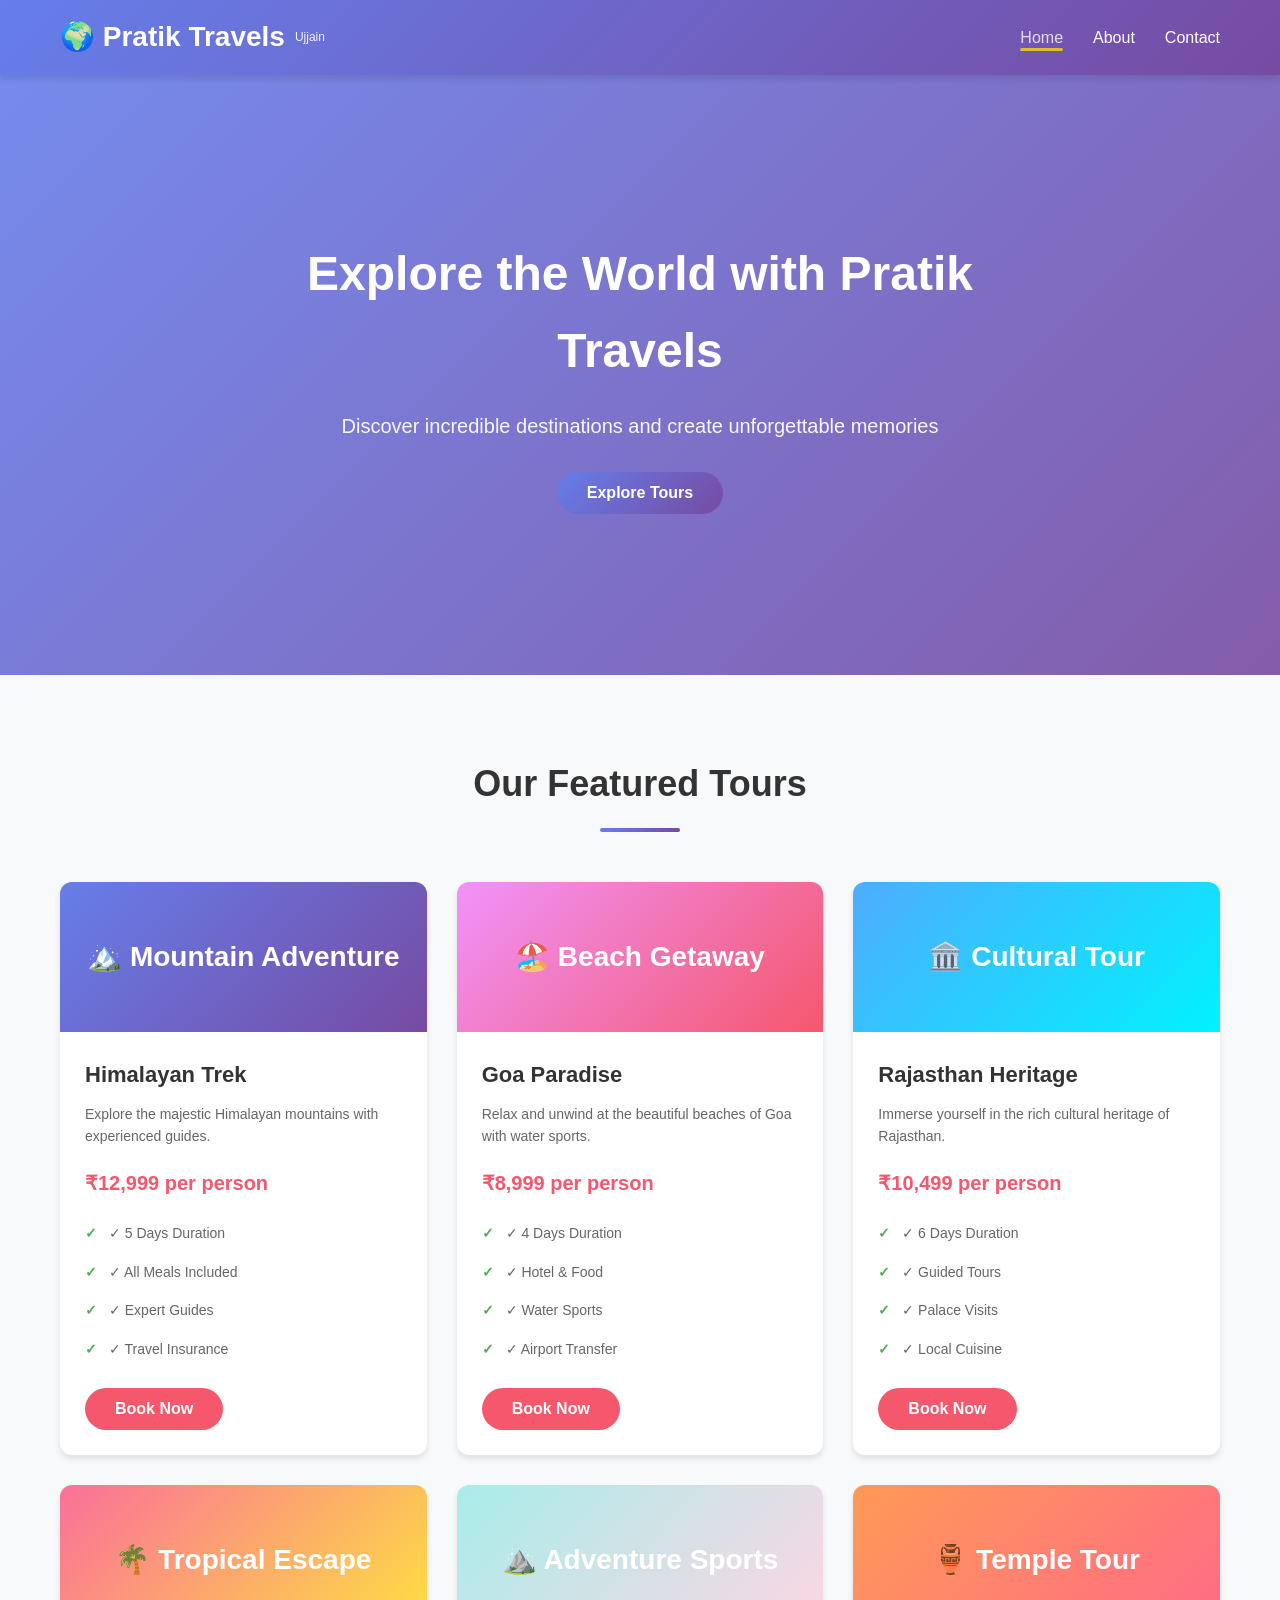
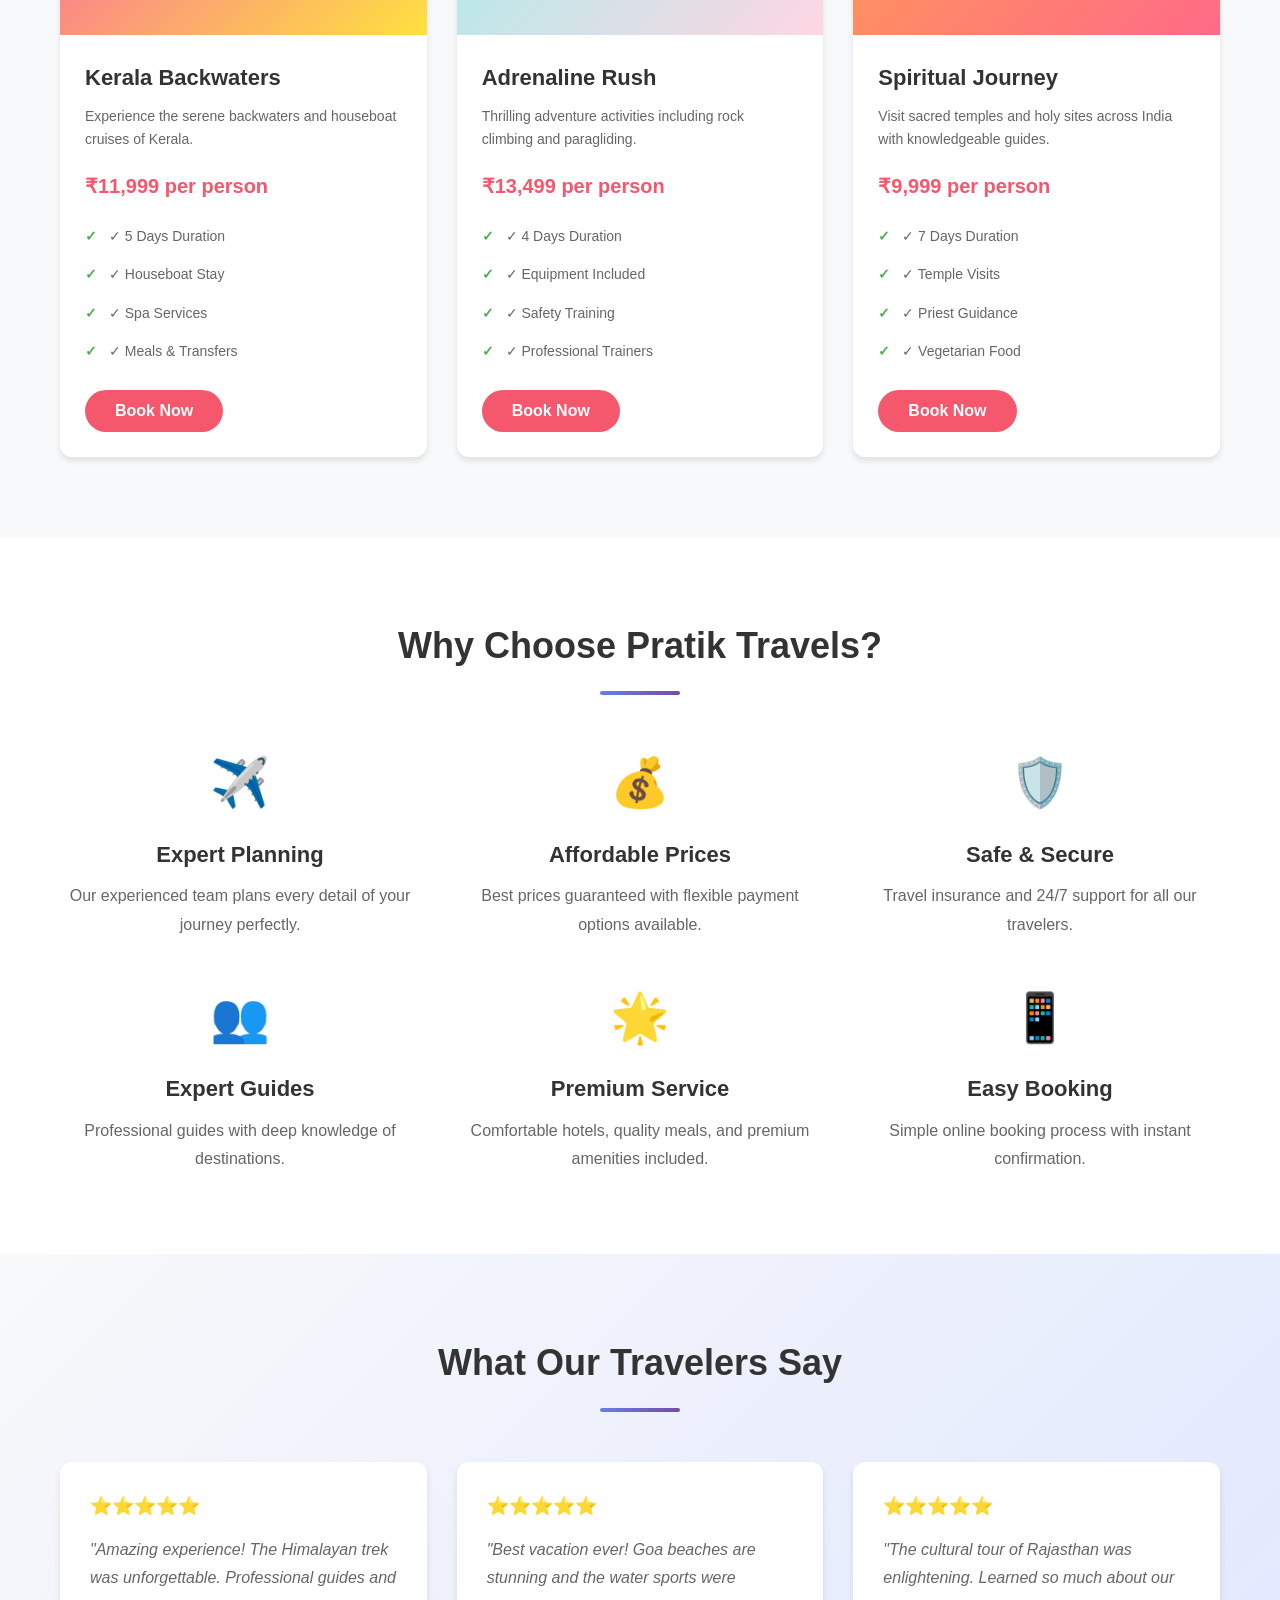
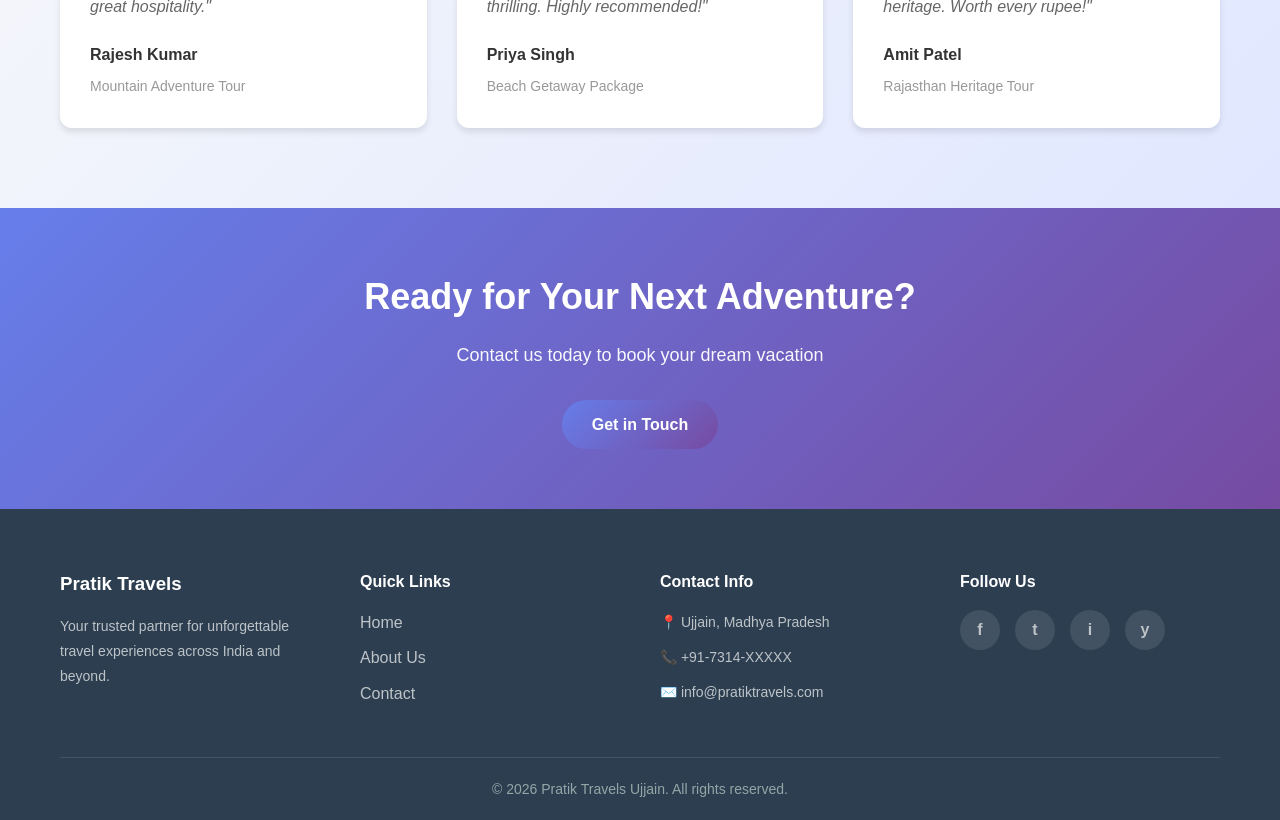
==== index.html @ 0942e8b0 "initial-code-added" ====
<!DOCTYPE html>
<html lang="en">
<head>
    <meta charset="UTF-8">
    <meta name="viewport" content="width=device-width, initial-scale=1.0">
    <title>Pratik Travels Ujjain - Tours & Travels</title>
    <link rel="stylesheet" href="styles.css">
</head>
<body>
    <!-- Navigation Bar -->
    <nav class="navbar">
        <div class="container">
            <div class="nav-wrapper">
                <div class="logo">
                    <h1>🌍 Pratik Travels</h1>
                    <p>Ujjain</p>
                </div>
                <ul class="nav-menu">
                    <li><a href="index.html" class="active">Home</a></li>
                    <li><a href="about.html">About</a></li>
                    <li><a href="contact.html">Contact</a></li>
                </ul>
            </div>
        </div>
    </nav>

    <!-- Hero Section -->
    <section class="hero">
        <div class="hero-content">
            <h2>Explore the World with Pratik Travels</h2>
            <p>Discover incredible destinations and create unforgettable memories</p>
            <button class="btn btn-primary" onclick="document.getElementById('packages').scrollIntoView({behavior: 'smooth'})">
                Explore Tours
            </button>
        </div>
    </section>

    <!-- Featured Packages Section -->
    <section id="packages" class="packages">
        <div class="container">
            <h2 class="section-title">Our Featured Tours</h2>
            <div class="packages-grid">
                <!-- Package 1 -->
                <div class="package-card">
                    <div class="package-image" style="background: linear-gradient(135deg, #667eea 0%, #764ba2 100%);">
                        <h3>🏔️ Mountain Adventure</h3>
                    </div>
                    <div class="package-details">
                        <h4>Himalayan Trek</h4>
                        <p>Explore the majestic Himalayan mountains with experienced guides.</p>
                        <div class="price">₹12,999 per person</div>
                        <ul class="features">
                            <li>✓ 5 Days Duration</li>
                            <li>✓ All Meals Included</li>
                            <li>✓ Expert Guides</li>
                            <li>✓ Travel Insurance</li>
                        </ul>
                        <button class="btn btn-secondary">Book Now</button>
                    </div>
                </div>

                <!-- Package 2 -->
                <div class="package-card">
                    <div class="package-image" style="background: linear-gradient(135deg, #f093fb 0%, #f5576c 100%);">
                        <h3>🏖️ Beach Getaway</h3>
                    </div>
                    <div class="package-details">
                        <h4>Goa Paradise</h4>
                        <p>Relax and unwind at the beautiful beaches of Goa with water sports.</p>
                        <div class="price">₹8,999 per person</div>
                        <ul class="features">
                            <li>✓ 4 Days Duration</li>
                            <li>✓ Hotel & Food</li>
                            <li>✓ Water Sports</li>
                            <li>✓ Airport Transfer</li>
                        </ul>
                        <button class="btn btn-secondary">Book Now</button>
                    </div>
                </div>

                <!-- Package 3 -->
                <div class="package-card">
                    <div class="package-image" style="background: linear-gradient(135deg, #4facfe 0%, #00f2fe 100%);">
                        <h3>🏛️ Cultural Tour</h3>
                    </div>
                    <div class="package-details">
                        <h4>Rajasthan Heritage</h4>
                        <p>Immerse yourself in the rich cultural heritage of Rajasthan.</p>
                        <div class="price">₹10,499 per person</div>
                        <ul class="features">
                            <li>✓ 6 Days Duration</li>
                            <li>✓ Guided Tours</li>
                            <li>✓ Palace Visits</li>
                            <li>✓ Local Cuisine</li>
                        </ul>
                        <button class="btn btn-secondary">Book Now</button>
                    </div>
                </div>

                <!-- Package 4 -->
                <div class="package-card">
                    <div class="package-image" style="background: linear-gradient(135deg, #fa709a 0%, #fee140 100%);">
                        <h3>🌴 Tropical Escape</h3>
                    </div>
                    <div class="package-details">
                        <h4>Kerala Backwaters</h4>
                        <p>Experience the serene backwaters and houseboat cruises of Kerala.</p>
                        <div class="price">₹11,999 per person</div>
                        <ul class="features">
                            <li>✓ 5 Days Duration</li>
                            <li>✓ Houseboat Stay</li>
                            <li>✓ Spa Services</li>
                            <li>✓ Meals & Transfers</li>
                        </ul>
                        <button class="btn btn-secondary">Book Now</button>
                    </div>
                </div>

                <!-- Package 5 -->
                <div class="package-card">
                    <div class="package-image" style="background: linear-gradient(135deg, #a8edea 0%, #fed6e3 100%);">
                        <h3>⛰️ Adventure Sports</h3>
                    </div>
                    <div class="package-details">
                        <h4>Adrenaline Rush</h4>
                        <p>Thrilling adventure activities including rock climbing and paragliding.</p>
                        <div class="price">₹13,499 per person</div>
                        <ul class="features">
                            <li>✓ 4 Days Duration</li>
                            <li>✓ Equipment Included</li>
                            <li>✓ Safety Training</li>
                            <li>✓ Professional Trainers</li>
                        </ul>
                        <button class="btn btn-secondary">Book Now</button>
                    </div>
                </div>

                <!-- Package 6 -->
                <div class="package-card">
                    <div class="package-image" style="background: linear-gradient(135deg, #ff9a56 0%, #ff6a88 100%);">
                        <h3>🏺 Temple Tour</h3>
                    </div>
                    <div class="package-details">
                        <h4>Spiritual Journey</h4>
                        <p>Visit sacred temples and holy sites across India with knowledgeable guides.</p>
                        <div class="price">₹9,999 per person</div>
                        <ul class="features">
                            <li>✓ 7 Days Duration</li>
                            <li>✓ Temple Visits</li>
                            <li>✓ Priest Guidance</li>
                            <li>✓ Vegetarian Food</li>
                        </ul>
                        <button class="btn btn-secondary">Book Now</button>
                    </div>
                </div>
            </div>
        </div>
    </section>

    <!-- Why Choose Us Section -->
    <section class="why-choose-us">
        <div class="container">
            <h2 class="section-title">Why Choose Pratik Travels?</h2>
            <div class="features-grid">
                <div class="feature-item">
                    <div class="feature-icon">✈️</div>
                    <h3>Expert Planning</h3>
                    <p>Our experienced team plans every detail of your journey perfectly.</p>
                </div>
                <div class="feature-item">
                    <div class="feature-icon">💰</div>
                    <h3>Affordable Prices</h3>
                    <p>Best prices guaranteed with flexible payment options available.</p>
                </div>
                <div class="feature-item">
                    <div class="feature-icon">🛡️</div>
                    <h3>Safe & Secure</h3>
                    <p>Travel insurance and 24/7 support for all our travelers.</p>
                </div>
                <div class="feature-item">
                    <div class="feature-icon">👥</div>
                    <h3>Expert Guides</h3>
                    <p>Professional guides with deep knowledge of destinations.</p>
                </div>
                <div class="feature-item">
                    <div class="feature-icon">🌟</div>
                    <h3>Premium Service</h3>
                    <p>Comfortable hotels, quality meals, and premium amenities included.</p>
                </div>
                <div class="feature-item">
                    <div class="feature-icon">📱</div>
                    <h3>Easy Booking</h3>
                    <p>Simple online booking process with instant confirmation.</p>
                </div>
            </div>
        </div>
    </section>

    <!-- Testimonials Section -->
    <section class="testimonials">
        <div class="container">
            <h2 class="section-title">What Our Travelers Say</h2>
            <div class="testimonials-grid">
                <div class="testimonial-card">
                    <div class="stars">⭐⭐⭐⭐⭐</div>
                    <p>"Amazing experience! The Himalayan trek was unforgettable. Professional guides and great hospitality."</p>
                    <h4>Rajesh Kumar</h4>
                    <span>Mountain Adventure Tour</span>
                </div>
                <div class="testimonial-card">
                    <div class="stars">⭐⭐⭐⭐⭐</div>
                    <p>"Best vacation ever! Goa beaches are stunning and the water sports were thrilling. Highly recommended!"</p>
                    <h4>Priya Singh</h4>
                    <span>Beach Getaway Package</span>
                </div>
                <div class="testimonial-card">
                    <div class="stars">⭐⭐⭐⭐⭐</div>
                    <p>"The cultural tour of Rajasthan was enlightening. Learned so much about our heritage. Worth every rupee!"</p>
                    <h4>Amit Patel</h4>
                    <span>Rajasthan Heritage Tour</span>
                </div>
            </div>
        </div>
    </section>

    <!-- Call to Action Section -->
    <section class="cta">
        <div class="container">
            <h2>Ready for Your Next Adventure?</h2>
            <p>Contact us today to book your dream vacation</p>
            <a href="contact.html" class="btn btn-primary">Get in Touch</a>
        </div>
    </section>

    <!-- Footer -->
    <footer class="footer">
        <div class="container">
            <div class="footer-content">
                <div class="footer-section">
                    <h3>Pratik Travels</h3>
                    <p>Your trusted partner for unforgettable travel experiences across India and beyond.</p>
                </div>
                <div class="footer-section">
                    <h4>Quick Links</h4>
                    <ul>
                        <li><a href="index.html">Home</a></li>
                        <li><a href="about.html">About Us</a></li>
                        <li><a href="contact.html">Contact</a></li>
                    </ul>
                </div>
                <div class="footer-section">
                    <h4>Contact Info</h4>
                    <p>📍 Ujjain, Madhya Pradesh</p>
                    <p>📞 +91-7314-XXXXX</p>
                    <p>✉️ info@pratiktravels.com</p>
                </div>
                <div class="footer-section">
                    <h4>Follow Us</h4>
                    <div class="social-links">
                        <a href="#" class="social-icon">f</a>
                        <a href="#" class="social-icon">t</a>
                        <a href="#" class="social-icon">i</a>
                        <a href="#" class="social-icon">y</a>
                    </div>
                </div>
            </div>
            <div class="footer-bottom">
                <p>&copy; 2026 Pratik Travels Ujjain. All rights reserved.</p>
            </div>
        </div>
    </footer>

    <script src="script.js"></script>
</body>
</html>
---- styles.css ----
/* ============================================
   PRATIK TRAVELS - CSS STYLING
   ============================================ */

* {
    margin: 0;
    padding: 0;
    box-sizing: border-box;
}

:root {
    --primary-color: #667eea;
    --secondary-color: #764ba2;
    --accent-color: #f5576c;
    --text-dark: #333;
    --text-light: #666;
    --bg-light: #f8f9fa;
    --bg-white: #ffffff;
    --border-color: #e0e0e0;
    --shadow: 0 4px 6px rgba(0, 0, 0, 0.1);
    --shadow-hover: 0 8px 12px rgba(0, 0, 0, 0.15);
}

body {
    font-family: 'Segoe UI', Tahoma, Geneva, Verdana, sans-serif;
    color: var(--text-dark);
    line-height: 1.6;
    overflow-x: hidden;
}

/* ============================================
   CONTAINER
   ============================================ */

.container {
    max-width: 1200px;
    margin: 0 auto;
    padding: 0 20px;
}

/* ============================================
   NAVIGATION BAR
   ============================================ */

.navbar {
    background: linear-gradient(135deg, var(--primary-color) 0%, var(--secondary-color) 100%);
    color: white;
    padding: 15px 0;
    position: sticky;
    top: 0;
    z-index: 1000;
    box-shadow: var(--shadow);
}

.nav-wrapper {
    display: flex;
    justify-content: space-between;
    align-items: center;
    flex-wrap: wrap;
}

.logo {
    display: flex;
    align-items: center;
    gap: 10px;
}

.logo h1 {
    font-size: 28px;
    margin: 0;
}

.logo p {
    font-size: 12px;
    margin: 0;
    opacity: 0.9;
}

.nav-menu {
    display: flex;
    list-style: none;
    gap: 30px;
}

.nav-menu a {
    color: white;
    text-decoration: none;
    font-weight: 500;
    transition: opacity 0.3s ease;
    position: relative;
}

.nav-menu a:hover,
.nav-menu a.active {
    opacity: 0.8;
}

.nav-menu a.active::after {
    content: '';
    position: absolute;
    bottom: -5px;
    left: 0;
    right: 0;
    height: 3px;
    background: #ffd700;
    border-radius: 2px;
}

/* ============================================
   HERO SECTION
   ============================================ */

.hero {
    background: linear-gradient(135deg, rgba(102, 126, 234, 0.9) 0%, rgba(118, 75, 162, 0.9) 100%),
                url('data:image/svg+xml,<svg xmlns="http://www.w3.org/2000/svg" viewBox="0 0 100 100"><circle cx="50" cy="50" r="50" fill="rgba(255,255,255,0.05)"/></svg>');
    background-size: cover;
    color: white;
    text-align: center;
    padding: 120px 20px;
    min-height: 600px;
    display: flex;
    align-items: center;
    justify-content: center;
}

.hero-content {
    max-width: 700px;
}

.hero-content h2 {
    font-size: 48px;
    margin-bottom: 20px;
    font-weight: 700;
    animation: slideInDown 0.8s ease;
}

.hero-content p {
    font-size: 20px;
    margin-bottom: 30px;
    opacity: 0.95;
    animation: slideInUp 0.8s ease 0.2s backwards;
}

@keyframes slideInDown {
    from {
        opacity: 0;
        transform: translateY(-30px);
    }
    to {
        opacity: 1;
        transform: translateY(0);
    }
}

@keyframes slideInUp {
    from {
        opacity: 0;
        transform: translateY(30px);
    }
    to {
        opacity: 1;
        transform: translateY(0);
    }
}

/* ============================================
   BUTTONS
   ============================================ */

.btn {
    padding: 12px 30px;
    border: none;
    border-radius: 50px;
    cursor: pointer;
    font-size: 16px;
    font-weight: 600;
    transition: all 0.3s ease;
    display: inline-block;
    text-decoration: none;
}

.btn-primary {
    background: linear-gradient(135deg, var(--primary-color) 0%, var(--secondary-color) 100%);
    color: white;
}

.btn-primary:hover {
    transform: translateY(-2px);
    box-shadow: var(--shadow-hover);
}

.btn-secondary {
    background: var(--accent-color);
    color: white;
}

.btn-secondary:hover {
    background: #e63a4e;
    transform: translateY(-2px);
    box-shadow: var(--shadow-hover);
}

/* ============================================
   SECTION TITLES
   ============================================ */

.section-title {
    text-align: center;
    font-size: 36px;
    color: var(--text-dark);
    margin-bottom: 50px;
    position: relative;
    padding-bottom: 20px;
}

.section-title::after {
    content: '';
    position: absolute;
    bottom: 0;
    left: 50%;
    transform: translateX(-50%);
    width: 80px;
    height: 4px;
    background: linear-gradient(90deg, var(--primary-color), var(--secondary-color));
    border-radius: 2px;
}

/* ============================================
   PACKAGES SECTION
   ============================================ */

.packages {
    padding: 80px 20px;
    background: var(--bg-light);
}

.packages-grid {
    display: grid;
    grid-template-columns: repeat(auto-fit, minmax(320px, 1fr));
    gap: 30px;
}

.package-card {
    background: white;
    border-radius: 12px;
    overflow: hidden;
    box-shadow: var(--shadow);
    transition: all 0.3s ease;
}

.package-card:hover {
    transform: translateY(-10px);
    box-shadow: var(--shadow-hover);
}

.package-image {
    height: 150px;
    display: flex;
    align-items: center;
    justify-content: center;
    color: white;
    font-size: 48px;
    text-align: center;
    padding: 20px;
}

.package-image h3 {
    font-size: 28px;
    margin: 0;
}

.package-details {
    padding: 25px;
}

.package-details h4 {
    font-size: 22px;
    margin-bottom: 10px;
    color: var(--text-dark);
}

.package-details p {
    color: var(--text-light);
    margin-bottom: 20px;
    font-size: 14px;
}

.price {
    font-size: 20px;
    color: var(--accent-color);
    font-weight: 700;
    margin-bottom: 15px;
}

.features {
    list-style: none;
    margin-bottom: 20px;
}

.features li {
    padding: 8px 0;
    color: var(--text-light);
    font-size: 14px;
}

.features li::before {
    content: '✓ ';
    color: #4caf50;
    font-weight: bold;
    margin-right: 8px;
}

/* ============================================
   WHY CHOOSE US
   ============================================ */

.why-choose-us {
    padding: 80px 20px;
    background: white;
}

.features-grid {
    display: grid;
    grid-template-columns: repeat(auto-fit, minmax(300px, 1fr));
    gap: 40px;
}

.feature-item {
    text-align: center;
}

.feature-icon {
    font-size: 48px;
    margin-bottom: 15px;
    display: block;
}

.feature-item h3 {
    font-size: 22px;
    margin-bottom: 10px;
    color: var(--text-dark);
}

.feature-item p {
    color: var(--text-light);
    line-height: 1.8;
}

/* ============================================
   TESTIMONIALS
   ============================================ */

.testimonials {
    padding: 80px 20px;
    background: linear-gradient(135deg, #f8f9fa 0%, #e0e7ff 100%);
}

.testimonials-grid {
    display: grid;
    grid-template-columns: repeat(auto-fit, minmax(300px, 1fr));
    gap: 30px;
}

.testimonial-card {
    background: white;
    padding: 30px;
    border-radius: 12px;
    box-shadow: var(--shadow);
}

.stars {
    font-size: 18px;
    margin-bottom: 15px;
}

.testimonial-card p {
    font-style: italic;
    color: var(--text-light);
    margin-bottom: 20px;
    line-height: 1.8;
}

.testimonial-card h4 {
    color: var(--text-dark);
    margin-bottom: 5px;
}

.testimonial-card span {
    color: #999;
    font-size: 14px;
}

/* ============================================
   CTA SECTION
   ============================================ */

.cta {
    background: linear-gradient(135deg, var(--primary-color) 0%, var(--secondary-color) 100%);
    color: white;
    text-align: center;
    padding: 60px 20px;
}

.cta h2 {
    font-size: 36px;
    margin-bottom: 15px;
}

.cta p {
    font-size: 18px;
    margin-bottom: 30px;
    opacity: 0.95;
}

/* ============================================
   PAGE HEADER
   ============================================ */

.page-header {
    background: linear-gradient(135deg, var(--primary-color) 0%, var(--secondary-color) 100%);
    color: white;
    padding: 60px 20px;
    text-align: center;
}

.page-header h1 {
    font-size: 42px;
    margin-bottom: 10px;
}

.page-header p {
    font-size: 18px;
    opacity: 0.9;
}

/* ============================================
   ABOUT SECTION
   ============================================ */

.about-section {
    padding: 80px 20px;
    background: white;
}

.about-content {
    display: grid;
    grid-template-columns: 1fr 1fr;
    gap: 50px;
    align-items: center;
}

.about-text h2 {
    font-size: 32px;
    margin-bottom: 20px;
    color: var(--text-dark);
}

.about-text p {
    color: var(--text-light);
    margin-bottom: 15px;
    line-height: 1.8;
    font-size: 16px;
}

.image-placeholder {
    min-height: 400px;
    border-radius: 12px;
    box-shadow: var(--shadow);
}

@media (max-width: 768px) {
    .about-content {
        grid-template-columns: 1fr;
    }
}

/* ============================================
   MISSION & VISION
   ============================================ */

.mission-vision {
    padding: 80px 20px;
    background: var(--bg-light);
}

.mission-vision-grid {
    display: grid;
    grid-template-columns: repeat(auto-fit, minmax(300px, 1fr));
    gap: 30px;
}

.mission-box,
.vision-box,
.values-box {
    background: white;
    padding: 35px;
    border-radius: 12px;
    box-shadow: var(--shadow);
}

.mission-box h3,
.vision-box h3,
.values-box h3 {
    font-size: 24px;
    margin-bottom: 20px;
    color: var(--primary-color);
}

.mission-box p,
.vision-box p {
    color: var(--text-light);
    line-height: 1.8;
}

.values-box ul {
    list-style: none;
}

.values-box li {
    margin-bottom: 15px;
    padding-left: 25px;
    position: relative;
    color: var(--text-light);
}

.values-box li::before {
    content: '▶';
    position: absolute;
    left: 0;
    color: var(--accent-color);
}

/* ============================================
   WHY DIFFERENT
   ============================================ */

.why-different {
    padding: 80px 20px;
    background: white;
}

.differences-grid {
    display: grid;
    grid-template-columns: repeat(auto-fit, minmax(300px, 1fr));
    gap: 30px;
}

.difference-card {
    background: var(--bg-light);
    padding: 30px;
    border-radius: 12px;
    border-left: 4px solid var(--primary-color);
    transition: all 0.3s ease;
}

.difference-card:hover {
    box-shadow: var(--shadow);
    transform: translateY(-5px);
}

.difference-number {
    display: inline-flex;
    align-items: center;
    justify-content: center;
    width: 40px;
    height: 40px;
    background: linear-gradient(135deg, var(--primary-color) 0%, var(--secondary-color) 100%);
    color: white;
    border-radius: 50%;
    font-weight: 700;
    font-size: 20px;
    margin-bottom: 15px;
}

.difference-card h3 {
    font-size: 20px;
    margin-bottom: 10px;
    color: var(--text-dark);
}

.difference-card p {
    color: var(--text-light);
    line-height: 1.8;
}

/* ============================================
   TEAM SECTION
   ============================================ */

.team-section {
    padding: 80px 20px;
    background: var(--bg-light);
}

.team-grid {
    display: grid;
    grid-template-columns: repeat(auto-fit, minmax(250px, 1fr));
    gap: 30px;
}

.team-member {
    background: white;
    padding: 30px;
    border-radius: 12px;
    box-shadow: var(--shadow);
    text-align: center;
}

.member-avatar {
    width: 100px;
    height: 100px;
    border-radius: 50%;
    margin: 0 auto 20px;
    display: flex;
    align-items: center;
    justify-content: center;
    color: white;
    font-size: 32px;
    font-weight: 700;
}

.team-member h3 {
    font-size: 22px;
    margin-bottom: 5px;
    color: var(--text-dark);
}

.team-member > p:first-of-type {
    color: var(--primary-color);
    font-weight: 600;
    margin-bottom: 15px;
}

.member-bio {
    color: var(--text-light);
    font-size: 14px;
    line-height: 1.6;
}

/* ============================================
   STATISTICS
   ============================================ */

.statistics {
    padding: 80px 20px;
    background: linear-gradient(135deg, var(--primary-color) 0%, var(--secondary-color) 100%);
    color: white;
}

.stats-grid {
    display: grid;
    grid-template-columns: repeat(auto-fit, minmax(200px, 1fr));
    gap: 40px;
    text-align: center;
}

.stat-box h3 {
    font-size: 48px;
    margin-bottom: 10px;
    font-weight: 700;
}

.stat-box p {
    font-size: 18px;
    opacity: 0.9;
}

/* ============================================
   CONTACT SECTION
   ============================================ */

.contact-section {
    padding: 80px 20px;
    background: white;
}

.contact-wrapper {
    display: grid;
    grid-template-columns: 1fr 1fr;
    gap: 50px;
}

.contact-info h2 {
    font-size: 32px;
    margin-bottom: 20px;
    color: var(--text-dark);
}

.contact-info > p {
    color: var(--text-light);
    margin-bottom: 30px;
    line-height: 1.8;
}

.info-item {
    display: flex;
    gap: 20px;
    margin-bottom: 30px;
}

.info-icon {
    font-size: 32px;
    min-width: 50px;
}

.info-content h3 {
    font-size: 18px;
    margin-bottom: 8px;
    color: var(--text-dark);
}

.info-content p {
    color: var(--text-light);
    font-size: 14px;
    line-height: 1.6;
}

.social-section h3 {
    font-size: 20px;
    margin-bottom: 15px;
    color: var(--text-dark);
}

.social-links-large {
    display: flex;
    flex-wrap: wrap;
    gap: 15px;
}

.social-link {
    display: inline-block;
    padding: 10px 20px;
    background: var(--bg-light);
    color: var(--primary-color);
    text-decoration: none;
    border-radius: 50px;
    transition: all 0.3s ease;
    border: 2px solid var(--primary-color);
}

.social-link:hover {
    background: var(--primary-color);
    color: white;
}

/* ============================================
   CONTACT FORM
   ============================================ */

.contact-form-wrapper h2 {
    font-size: 32px;
    margin-bottom: 30px;
    color: var(--text-dark);
}

.contact-form {
    display: flex;
    flex-direction: column;
}

.form-group {
    margin-bottom: 20px;
}

.form-group label {
    display: block;
    margin-bottom: 8px;
    font-weight: 600;
    color: var(--text-dark);
}

.form-group input,
.form-group textarea,
.form-group select {
    width: 100%;
    padding: 12px 15px;
    border: 1px solid var(--border-color);
    border-radius: 6px;
    font-family: inherit;
    font-size: 14px;
    transition: all 0.3s ease;
}

.form-group input:focus,
.form-group textarea:focus,
.form-group select:focus {
    outline: none;
    border-color: var(--primary-color);
    box-shadow: 0 0 0 3px rgba(102, 126, 234, 0.1);
}

.form-group.checkbox {
    display: flex;
    align-items: center;
    margin-bottom: 25px;
}

.form-group.checkbox input {
    width: auto;
    margin-right: 10px;
    cursor: pointer;
}

.form-group.checkbox label {
    margin-bottom: 0;
    font-weight: 400;
    cursor: pointer;
}

.form-message {
    margin-top: 20px;
    padding: 15px;
    border-radius: 6px;
    text-align: center;
    display: none;
}

.form-message.success {
    display: block;
    background: #d4edda;
    color: #155724;
    border: 1px solid #c3e6cb;
}

.form-message.error {
    display: block;
    background: #f8d7da;
    color: #721c24;
    border: 1px solid #f5c6cb;
}

@media (max-width: 768px) {
    .contact-wrapper {
        grid-template-columns: 1fr;
    }
}

/* ============================================
   FAQ SECTION
   ============================================ */

.faq-section {
    padding: 80px 20px;
    background: var(--bg-light);
}

.faq-grid {
    display: grid;
    grid-template-columns: repeat(auto-fit, minmax(350px, 1fr));
    gap: 20px;
}

.faq-item h3 {
    background: white;
    padding: 20px;
    margin: 0;
    cursor: pointer;
    border-radius: 6px;
    color: var(--text-dark);
    font-size: 16px;
    transition: all 0.3s ease;
    user-select: none;
}

.faq-item h3:hover {
    background: var(--bg-light);
    color: var(--primary-color);
}

.faq-content {
    max-height: 0;
    overflow: hidden;
    transition: max-height 0.3s ease;
    background: white;
    padding: 0 20px;
    color: var(--text-light);
    margin-top: 0;
    line-height: 1.8;
}

.faq-item.active .faq-content {
    max-height: 500px;
    padding: 20px;
    margin-top: 0;
}

/* ============================================
   FOOTER
   ============================================ */

.footer {
    background: #2c3e50;
    color: #ecf0f1;
    padding: 60px 20px 20px;
}

.footer-content {
    display: grid;
    grid-template-columns: repeat(auto-fit, minmax(250px, 1fr));
    gap: 40px;
    margin-bottom: 40px;
}

.footer-section h3,
.footer-section h4 {
    margin-bottom: 15px;
    color: white;
}

.footer-section p {
    color: #bdc3c7;
    margin-bottom: 10px;
    font-size: 14px;
    line-height: 1.8;
}

.footer-section ul {
    list-style: none;
}

.footer-section ul li {
    margin-bottom: 10px;
}

.footer-section a {
    color: #bdc3c7;
    text-decoration: none;
    transition: color 0.3s ease;
}

.footer-section a:hover {
    color: white;
}

.social-links {
    display: flex;
    gap: 15px;
}

.social-icon {
    display: inline-flex;
    align-items: center;
    justify-content: center;
    width: 40px;
    height: 40px;
    background: rgba(255, 255, 255, 0.1);
    border-radius: 50%;
    color: white;
    text-decoration: none;
    transition: all 0.3s ease;
    font-weight: bold;
}

.social-icon:hover {
    background: var(--primary-color);
    transform: translateY(-3px);
}

.footer-bottom {
    border-top: 1px solid rgba(255, 255, 255, 0.1);
    padding-top: 20px;
    text-align: center;
    color: #95a5a6;
    font-size: 14px;
}

/* ============================================
   RESPONSIVE DESIGN
   ============================================ */

@media (max-width: 768px) {
    .hero-content h2 {
        font-size: 32px;
    }

    .hero-content p {
        font-size: 16px;
    }

    .nav-menu {
        gap: 15px;
    }

    .section-title {
        font-size: 28px;
    }

    .packages-grid,
    .features-grid,
    .testimonials-grid,
    .team-grid,
    .stats-grid {
        grid-template-columns: 1fr;
    }

    .faq-grid {
        grid-template-columns: 1fr;
    }
}

@media (max-width: 480px) {
    .container {
        padding: 0 15px;
    }

    .nav-menu {
        flex-direction: column;
        gap: 10px;
    }

    .hero {
        padding: 80px 15px;
        min-height: 400px;
    }

    .hero-content h2 {
        font-size: 24px;
    }

    .hero-content p {
        font-size: 14px;
    }

    .packages {
        padding: 50px 15px;
    }

    .section-title {
        font-size: 24px;
        margin-bottom: 30px;
    }

    .stat-box h3 {
        font-size: 32px;
    }
}

/* ============================================
   ANIMATIONS
   ============================================ */

@keyframes fadeIn {
    from {
        opacity: 0;
    }
    to {
        opacity: 1;
    }
}

@keyframes slideIn {
    from {
        opacity: 0;
        transform: translateX(-20px);
    }
    to {
        opacity: 1;
        transform: translateX(0);
    }
}

.fade-in {
    animation: fadeIn 0.6s ease;
}

.slide-in {
    animation: slideIn 0.6s ease;
}
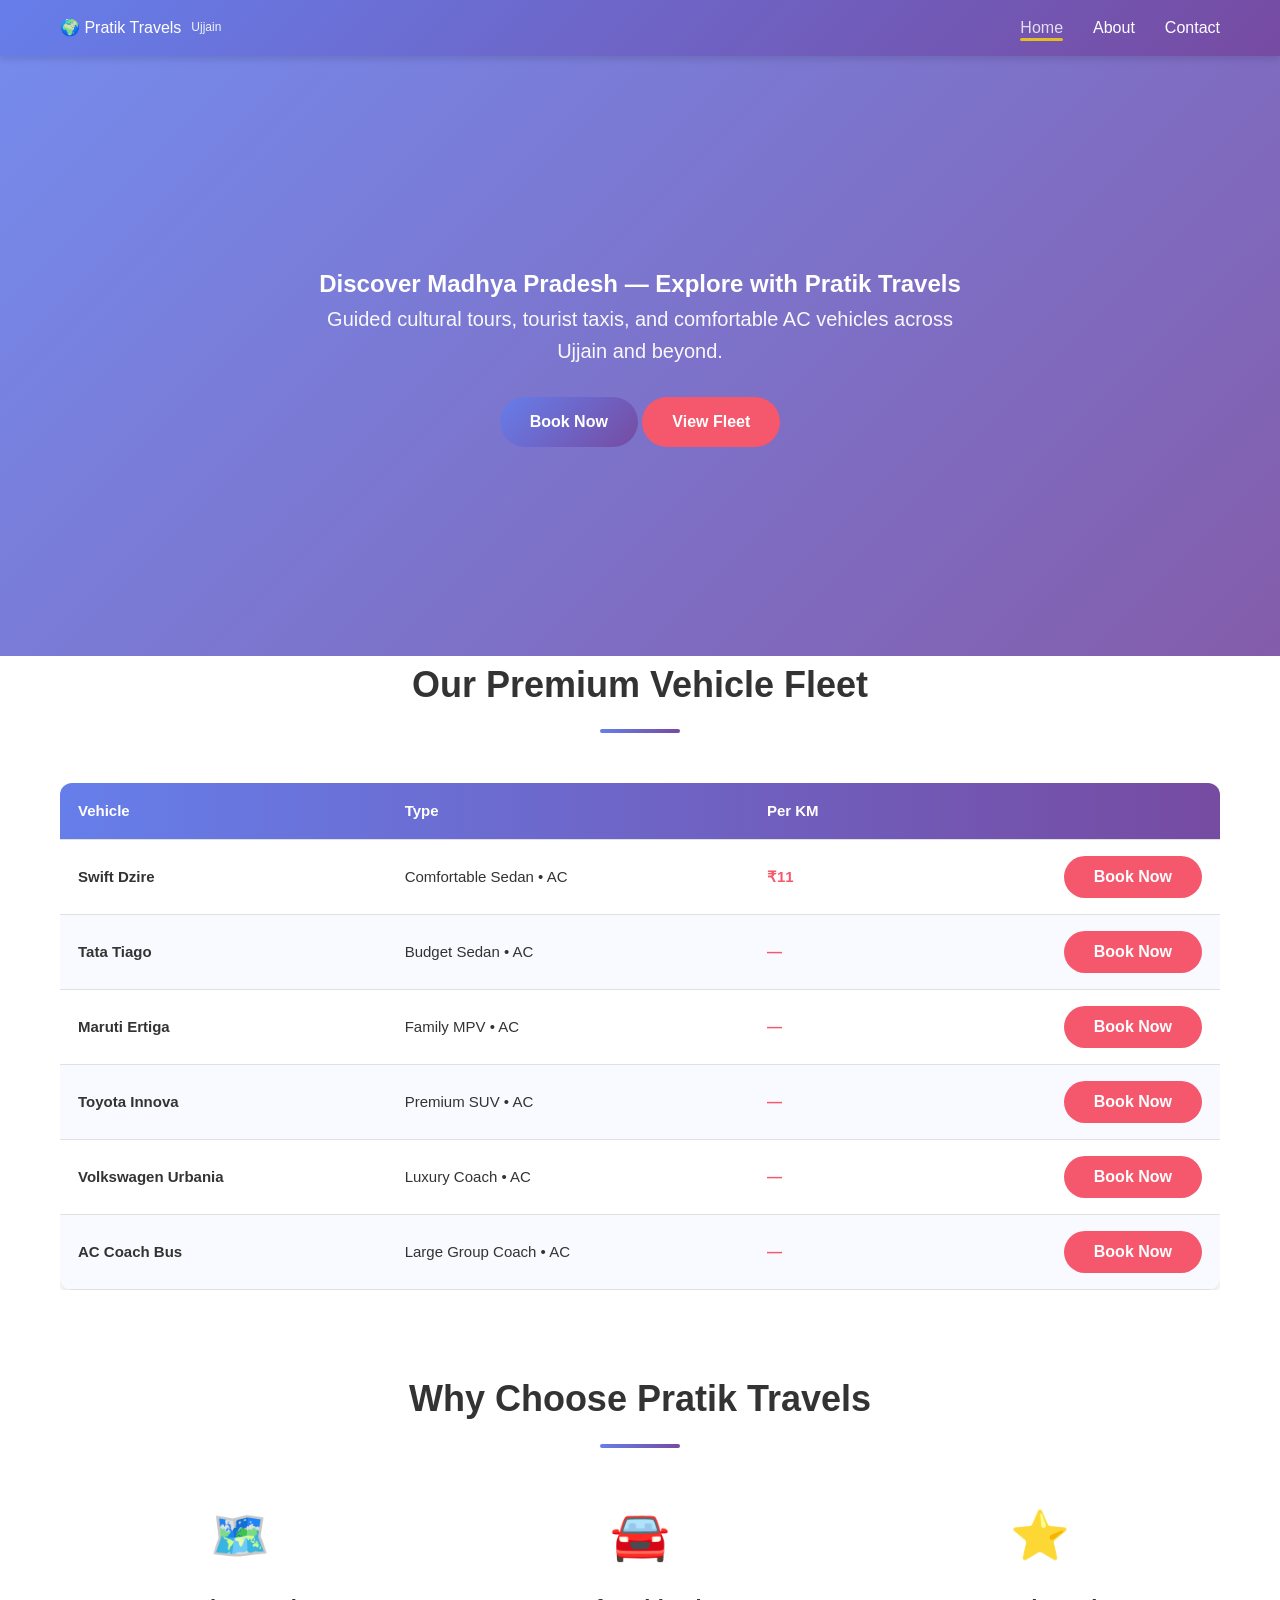
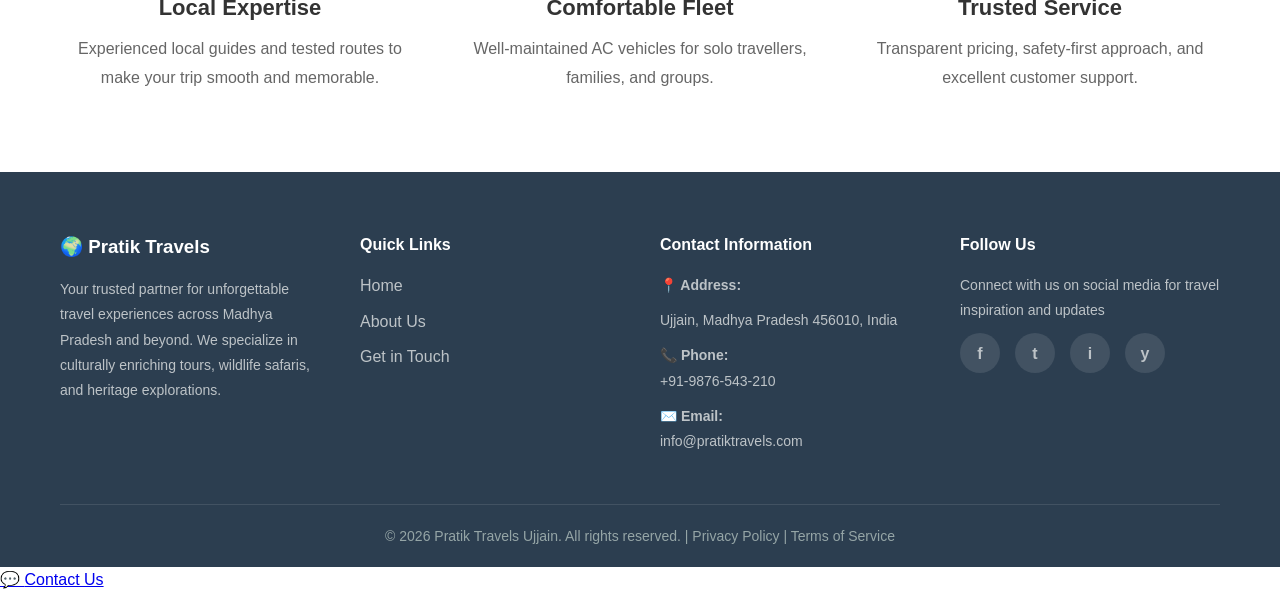
==== commit 973d2da8: "release-1 changes" ====
--- a/index.html
+++ b/index.html
@@ -1,18 +1,25 @@
 <!DOCTYPE html>
 <html lang="en">
+
 <head>
     <meta charset="UTF-8">
     <meta name="viewport" content="width=device-width, initial-scale=1.0">
+    <meta name="description"
+        content="Pratik Travels Ujjain - Tourist taxi, intracity taxi and AC taxi services. Explore Madhya Pradesh with trusted local guides and comfortable vehicles.">
+    <meta name="theme-color" content="#667eea">
     <title>Pratik Travels Ujjain - Tours & Travels</title>
     <link rel="stylesheet" href="styles.css">
+    <link rel="icon" href="images/not-available.svg" type="image/svg+xml">
+    <link rel="manifest" href="manifest.json">
 </head>
+
 <body>
     <!-- Navigation Bar -->
     <nav class="navbar">
         <div class="container">
             <div class="nav-wrapper">
                 <div class="logo">
-                    <h1>🌍 Pratik Travels</h1>
+                    <span class="site-title">🌍 Pratik Travels</span>
                     <p>Ujjain</p>
                 </div>
                 <ul class="nav-menu">
@@ -24,252 +31,164 @@
         </div>
     </nav>
 
-    <!-- Hero Section -->
-    <section class="hero">
-        <div class="hero-content">
-            <h2>Explore the World with Pratik Travels</h2>
-            <p>Discover incredible destinations and create unforgettable memories</p>
-            <button class="btn btn-primary" onclick="document.getElementById('packages').scrollIntoView({behavior: 'smooth'})">
-                Explore Tours
-            </button>
-        </div>
-    </section>
-
-    <!-- Featured Packages Section -->
-    <section id="packages" class="packages">
-        <div class="container">
-            <h2 class="section-title">Our Featured Tours</h2>
-            <div class="packages-grid">
-                <!-- Package 1 -->
-                <div class="package-card">
-                    <div class="package-image" style="background: linear-gradient(135deg, #667eea 0%, #764ba2 100%);">
-                        <h3>🏔️ Mountain Adventure</h3>
-                    </div>
-                    <div class="package-details">
-                        <h4>Himalayan Trek</h4>
-                        <p>Explore the majestic Himalayan mountains with experienced guides.</p>
-                        <div class="price">₹12,999 per person</div>
-                        <ul class="features">
-                            <li>✓ 5 Days Duration</li>
-                            <li>✓ All Meals Included</li>
-                            <li>✓ Expert Guides</li>
-                            <li>✓ Travel Insurance</li>
-                        </ul>
-                        <button class="btn btn-secondary">Book Now</button>
-                    </div>
-                </div>
-
-                <!-- Package 2 -->
-                <div class="package-card">
-                    <div class="package-image" style="background: linear-gradient(135deg, #f093fb 0%, #f5576c 100%);">
-                        <h3>🏖️ Beach Getaway</h3>
-                    </div>
-                    <div class="package-details">
-                        <h4>Goa Paradise</h4>
-                        <p>Relax and unwind at the beautiful beaches of Goa with water sports.</p>
-                        <div class="price">₹8,999 per person</div>
-                        <ul class="features">
-                            <li>✓ 4 Days Duration</li>
-                            <li>✓ Hotel & Food</li>
-                            <li>✓ Water Sports</li>
-                            <li>✓ Airport Transfer</li>
-                        </ul>
-                        <button class="btn btn-secondary">Book Now</button>
-                    </div>
-                </div>
-
-                <!-- Package 3 -->
-                <div class="package-card">
-                    <div class="package-image" style="background: linear-gradient(135deg, #4facfe 0%, #00f2fe 100%);">
-                        <h3>🏛️ Cultural Tour</h3>
-                    </div>
-                    <div class="package-details">
-                        <h4>Rajasthan Heritage</h4>
-                        <p>Immerse yourself in the rich cultural heritage of Rajasthan.</p>
-                        <div class="price">₹10,499 per person</div>
-                        <ul class="features">
-                            <li>✓ 6 Days Duration</li>
-                            <li>✓ Guided Tours</li>
-                            <li>✓ Palace Visits</li>
-                            <li>✓ Local Cuisine</li>
-                        </ul>
-                        <button class="btn btn-secondary">Book Now</button>
-                    </div>
-                </div>
-
-                <!-- Package 4 -->
-                <div class="package-card">
-                    <div class="package-image" style="background: linear-gradient(135deg, #fa709a 0%, #fee140 100%);">
-                        <h3>🌴 Tropical Escape</h3>
-                    </div>
-                    <div class="package-details">
-                        <h4>Kerala Backwaters</h4>
-                        <p>Experience the serene backwaters and houseboat cruises of Kerala.</p>
-                        <div class="price">₹11,999 per person</div>
-                        <ul class="features">
-                            <li>✓ 5 Days Duration</li>
-                            <li>✓ Houseboat Stay</li>
-                            <li>✓ Spa Services</li>
-                            <li>✓ Meals & Transfers</li>
-                        </ul>
-                        <button class="btn btn-secondary">Book Now</button>
-                    </div>
-                </div>
-
-                <!-- Package 5 -->
-                <div class="package-card">
-                    <div class="package-image" style="background: linear-gradient(135deg, #a8edea 0%, #fed6e3 100%);">
-                        <h3>⛰️ Adventure Sports</h3>
-                    </div>
-                    <div class="package-details">
-                        <h4>Adrenaline Rush</h4>
-                        <p>Thrilling adventure activities including rock climbing and paragliding.</p>
-                        <div class="price">₹13,499 per person</div>
-                        <ul class="features">
-                            <li>✓ 4 Days Duration</li>
-                            <li>✓ Equipment Included</li>
-                            <li>✓ Safety Training</li>
-                            <li>✓ Professional Trainers</li>
-                        </ul>
-                        <button class="btn btn-secondary">Book Now</button>
-                    </div>
-                </div>
-
-                <!-- Package 6 -->
-                <div class="package-card">
-                    <div class="package-image" style="background: linear-gradient(135deg, #ff9a56 0%, #ff6a88 100%);">
-                        <h3>🏺 Temple Tour</h3>
-                    </div>
-                    <div class="package-details">
-                        <h4>Spiritual Journey</h4>
-                        <p>Visit sacred temples and holy sites across India with knowledgeable guides.</p>
-                        <div class="price">₹9,999 per person</div>
-                        <ul class="features">
-                            <li>✓ 7 Days Duration</li>
-                            <li>✓ Temple Visits</li>
-                            <li>✓ Priest Guidance</li>
-                            <li>✓ Vegetarian Food</li>
-                        </ul>
-                        <button class="btn btn-secondary">Book Now</button>
-                    </div>
+    <main id="main" role="main">
+        <!-- Hero Section -->
+        <section class="hero">
+            <div class="hero-content container">
+                <h1>Discover Madhya Pradesh — Explore with Pratik Travels</h1>
+                <p class="lead">Guided cultural tours, tourist taxis, and comfortable AC vehicles across Ujjain and
+                    beyond.</p>
+                <div class="hero-ctas">
+                    <a href="contact.html" class="btn btn-primary">Book Now</a>
+                    <a href="#fleet" class="btn btn-secondary">View Fleet</a>
                 </div>
             </div>
-        </div>
-    </section>
+        </section>
 
-    <!-- Why Choose Us Section -->
-    <section class="why-choose-us">
-        <div class="container">
-            <h2 class="section-title">Why Choose Pratik Travels?</h2>
-            <div class="features-grid">
-                <div class="feature-item">
-                    <div class="feature-icon">✈️</div>
-                    <h3>Expert Planning</h3>
-                    <p>Our experienced team plans every detail of your journey perfectly.</p>
-                </div>
-                <div class="feature-item">
-                    <div class="feature-icon">💰</div>
-                    <h3>Affordable Prices</h3>
-                    <p>Best prices guaranteed with flexible payment options available.</p>
-                </div>
-                <div class="feature-item">
-                    <div class="feature-icon">🛡️</div>
-                    <h3>Safe & Secure</h3>
-                    <p>Travel insurance and 24/7 support for all our travelers.</p>
-                </div>
-                <div class="feature-item">
-                    <div class="feature-icon">👥</div>
-                    <h3>Expert Guides</h3>
-                    <p>Professional guides with deep knowledge of destinations.</p>
-                </div>
-                <div class="feature-item">
-                    <div class="feature-icon">🌟</div>
-                    <h3>Premium Service</h3>
-                    <p>Comfortable hotels, quality meals, and premium amenities included.</p>
-                </div>
-                <div class="feature-item">
-                    <div class="feature-icon">📱</div>
-                    <h3>Easy Booking</h3>
-                    <p>Simple online booking process with instant confirmation.</p>
+        <!-- Vehicle Fleet Section -->
+        <section id="fleet" class="fleet-section">
+            <div class="container">
+                <h2 class="section-title">Our Premium Vehicle Fleet</h2>
+
+                <!-- Elegant Fleet Table -->
+                <div class="fleet-table-wrapper">
+                    <table class="fleet-table" role="table" aria-label="Vehicle fleet">
+                        <thead>
+                            <tr>
+                                <th>Vehicle</th>
+                                <th>Type</th>
+                                <th>Per KM</th>
+                                <th></th>
+                            </tr>
+                        </thead>
+                        <tbody>
+                            <tr class="fleet-row" data-category="sedan">
+                                <td class="vehicle-name">Swift Dzire</td>
+                                <td class="vehicle-type">Comfortable Sedan • AC</td>
+                                <td class="vehicle-price">₹11</td>
+                                <td class="vehicle-action"><button class="btn btn-secondary"
+                                        onclick="goToContact('Swift Dzire')">Book Now</button></td>
+                            </tr>
+                            <tr class="fleet-row" data-category="sedan">
+                                <td class="vehicle-name">Tata Tiago</td>
+                                <td class="vehicle-type">Budget Sedan • AC</td>
+                                <td class="vehicle-price">—</td>
+                                <td class="vehicle-action"><button class="btn btn-secondary"
+                                        onclick="goToContact('Tata Tiago')">Book Now</button></td>
+                            </tr>
+                            <tr class="fleet-row" data-category="suv">
+                                <td class="vehicle-name">Maruti Ertiga</td>
+                                <td class="vehicle-type">Family MPV • AC</td>
+                                <td class="vehicle-price">—</td>
+                                <td class="vehicle-action"><button class="btn btn-secondary"
+                                        onclick="goToContact('Maruti Ertiga')">Book Now</button></td>
+                            </tr>
+                            <tr class="fleet-row" data-category="suv">
+                                <td class="vehicle-name">Toyota Innova</td>
+                                <td class="vehicle-type">Premium SUV • AC</td>
+                                <td class="vehicle-price">—</td>
+                                <td class="vehicle-action"><button class="btn btn-secondary"
+                                        onclick="goToContact('Toyota Innova')">Book Now</button></td>
+                            </tr>
+                            <tr class="fleet-row" data-category="coach">
+                                <td class="vehicle-name">Volkswagen Urbania</td>
+                                <td class="vehicle-type">Luxury Coach • AC</td>
+                                <td class="vehicle-price">—</td>
+                                <td class="vehicle-action"><button class="btn btn-secondary"
+                                        onclick="goToContact('Volkswagen Urbania')">Book Now</button></td>
+                            </tr>
+                            <tr class="fleet-row" data-category="coach">
+                                <td class="vehicle-name">AC Coach Bus</td>
+                                <td class="vehicle-type">Large Group Coach • AC</td>
+                                <td class="vehicle-price">—</td>
+                                <td class="vehicle-action"><button class="btn btn-secondary"
+                                        onclick="goToContact('AC Coach Bus')">Book Now</button></td>
+                            </tr>
+                        </tbody>
+                    </table>
                 </div>
             </div>
-        </div>
-    </section>
+        </section>
 
-    <!-- Testimonials Section -->
-    <section class="testimonials">
-        <div class="container">
-            <h2 class="section-title">What Our Travelers Say</h2>
-            <div class="testimonials-grid">
-                <div class="testimonial-card">
-                    <div class="stars">⭐⭐⭐⭐⭐</div>
-                    <p>"Amazing experience! The Himalayan trek was unforgettable. Professional guides and great hospitality."</p>
-                    <h4>Rajesh Kumar</h4>
-                    <span>Mountain Adventure Tour</span>
-                </div>
-                <div class="testimonial-card">
-                    <div class="stars">⭐⭐⭐⭐⭐</div>
-                    <p>"Best vacation ever! Goa beaches are stunning and the water sports were thrilling. Highly recommended!"</p>
-                    <h4>Priya Singh</h4>
-                    <span>Beach Getaway Package</span>
-                </div>
-                <div class="testimonial-card">
-                    <div class="stars">⭐⭐⭐⭐⭐</div>
-                    <p>"The cultural tour of Rajasthan was enlightening. Learned so much about our heritage. Worth every rupee!"</p>
-                    <h4>Amit Patel</h4>
-                    <span>Rajasthan Heritage Tour</span>
+        <!-- Features / Why Choose Us -->
+        <section class="why-choose-us">
+            <div class="container">
+                <h2 class="section-title">Why Choose Pratik Travels</h2>
+                <div class="features-grid">
+                    <article class="feature-item" aria-labelledby="f1">
+                        <div class="feature-icon" aria-hidden="true">🗺️</div>
+                        <h3 id="f1">Local Expertise</h3>
+                        <p>Experienced local guides and tested routes to make your trip smooth and memorable.</p>
+                    </article>
+                    <article class="feature-item" aria-labelledby="f2">
+                        <div class="feature-icon" aria-hidden="true">🚘</div>
+                        <h3 id="f2">Comfortable Fleet</h3>
+                        <p>Well-maintained AC vehicles for solo travellers, families, and groups.</p>
+                    </article>
+                    <article class="feature-item" aria-labelledby="f3">
+                        <div class="feature-icon" aria-hidden="true">⭐</div>
+                        <h3 id="f3">Trusted Service</h3>
+                        <p>Transparent pricing, safety-first approach, and excellent customer support.</p>
+                    </article>
                 </div>
             </div>
+        </section>
         </div>
-    </section>
 
-    <!-- Call to Action Section -->
-    <section class="cta">
-        <div class="container">
-            <h2>Ready for Your Next Adventure?</h2>
-            <p>Contact us today to book your dream vacation</p>
-            <a href="contact.html" class="btn btn-primary">Get in Touch</a>
-        </div>
-    </section>
+        </section>
+
+
+    </main>
 
     <!-- Footer -->
     <footer class="footer">
         <div class="container">
             <div class="footer-content">
                 <div class="footer-section">
-                    <h3>Pratik Travels</h3>
-                    <p>Your trusted partner for unforgettable travel experiences across India and beyond.</p>
+                    <h3>🌍 Pratik Travels</h3>
+                    <p>Your trusted partner for unforgettable travel experiences across Madhya Pradesh and beyond. We
+                        specialize in culturally enriching tours, wildlife safaris, and heritage explorations.</p>
                 </div>
                 <div class="footer-section">
                     <h4>Quick Links</h4>
                     <ul>
                         <li><a href="index.html">Home</a></li>
                         <li><a href="about.html">About Us</a></li>
-                        <li><a href="contact.html">Contact</a></li>
+                        <li><a href="contact.html">Get in Touch</a></li>
                     </ul>
                 </div>
                 <div class="footer-section">
-                    <h4>Contact Info</h4>
-                    <p>📍 Ujjain, Madhya Pradesh</p>
-                    <p>📞 +91-7314-XXXXX</p>
-                    <p>✉️ info@pratiktravels.com</p>
+                    <h4>Contact Information</h4>
+                    <p><strong>📍 Address:</strong></p>
+                    <p>Ujjain, Madhya Pradesh 456010, India</p>
+                    <p><strong>📞 Phone:</strong><br><a href="tel:+91-9876543210">+91-9876-543-210</a></p>
+                    <p><strong>✉️ Email:</strong><br><a href="mailto:info@pratiktravels.com">info@pratiktravels.com</a>
+                    </p>
                 </div>
                 <div class="footer-section">
                     <h4>Follow Us</h4>
+                    <p>Connect with us on social media for travel inspiration and updates</p>
                     <div class="social-links">
-                        <a href="#" class="social-icon">f</a>
-                        <a href="#" class="social-icon">t</a>
-                        <a href="#" class="social-icon">i</a>
-                        <a href="#" class="social-icon">y</a>
+                        <a href="#" class="social-icon" title="Facebook">f</a>
+                        <a href="#" class="social-icon" title="Twitter">t</a>
+                        <a href="#" class="social-icon" title="Instagram">i</a>
+                        <a href="#" class="social-icon" title="YouTube">y</a>
                     </div>
                 </div>
             </div>
             <div class="footer-bottom">
-                <p>&copy; 2026 Pratik Travels Ujjain. All rights reserved.</p>
+                <p>&copy; 2026 Pratik Travels Ujjain. All rights reserved. | Privacy Policy | Terms of Service</p>
             </div>
         </div>
     </footer>
 
+    <!-- Floating Contact Us Button -->
+    <a href="contact.html" class="floating-contact-btn" title="Contact Us">
+        <span class="contact-icon">💬</span>
+        <span class="contact-text">Contact Us</span>
+    </a>
+
     <script src="script.js"></script>
 </body>
-</html>
+
+</html>
--- a/styles.css
+++ b/styles.css
@@ -457,9 +457,31 @@
 
 .about-text p {
     color: var(--text-light);
-    margin-bottom: 15px;
-    line-height: 1.8;
+    margin-bottom: 22px;
+    line-height: 1.9;
     font-size: 16px;
+}
+
+.about-text p:first-of-type {
+    font-size: 17px;
+    color: var(--text-dark);
+    margin-bottom: 28px;
+}
+
+.about-text p strong {
+    color: var(--primary-color);
+    font-weight: 600;
+}
+
+.about-content.single-column {
+    max-width: 900px;
+    margin: 0 auto;
+    grid-template-columns: 1fr;
+    gap: 0;
+}
+
+.about-content.single-column .about-text {
+    padding: 0;
 }
 
 .image-placeholder {
@@ -471,6 +493,16 @@
 @media (max-width: 768px) {
     .about-content {
         grid-template-columns: 1fr;
+    }
+
+    .about-text h2 {
+        font-size: 28px;
+        margin-bottom: 25px;
+    }
+
+    .about-text p {
+        font-size: 15px;
+        margin-bottom: 20px;
     }
 }
 
@@ -968,6 +1000,95 @@
    RESPONSIVE DESIGN
    ============================================ */
 
+/* ============================================
+   FLEET TABLE (elegant alternate-row table)
+   ============================================ */
+
+.fleet-table-wrapper {
+    overflow-x: auto;
+    margin-top: 20px;
+}
+
+.fleet-table {
+    width: 100%;
+    border-collapse: separate;
+    border-spacing: 0;
+    border-radius: 12px;
+    overflow: hidden;
+    box-shadow: var(--shadow);
+    background: var(--bg-white);
+}
+
+.fleet-table thead {
+    background: linear-gradient(90deg, var(--primary-color), var(--secondary-color));
+    color: #fff;
+}
+
+.fleet-table th,
+.fleet-table td {
+    padding: 16px 18px;
+    text-align: left;
+    font-size: 15px;
+    border-bottom: 1px solid var(--border-color);
+}
+
+.fleet-table tbody tr {
+    transition: background 0.25s ease, transform 0.12s ease;
+}
+
+.fleet-table tbody tr:nth-child(odd) {
+    background: #ffffff;
+}
+
+.fleet-table tbody tr:nth-child(even) {
+    background: rgba(102, 126, 234, 0.04);
+}
+
+.fleet-table tbody tr:hover {
+    transform: translateY(-4px);
+    box-shadow: var(--shadow-hover);
+}
+
+.fleet-table .vehicle-name {
+    font-weight: 700;
+    color: var(--text-dark);
+}
+
+.fleet-table .vehicle-price {
+    color: var(--accent-color);
+    font-weight: 700;
+}
+
+.fleet-table .vehicle-action {
+    text-align: right;
+}
+
+@media (max-width: 768px) {
+    .fleet-table thead {
+        display: none;
+    }
+
+    .fleet-table tbody tr {
+        display: block;
+        margin-bottom: 12px;
+        background: white !important;
+        box-shadow: var(--shadow);
+        border-radius: 8px;
+        overflow: hidden;
+    }
+
+    .fleet-table tbody td {
+        display: flex;
+        justify-content: space-between;
+        padding: 12px 14px;
+        border-bottom: none;
+    }
+
+    .fleet-table .vehicle-action {
+        margin-left: 12px;
+    }
+}
+
 @media (max-width: 768px) {
     .hero-content h2 {
         font-size: 32px;
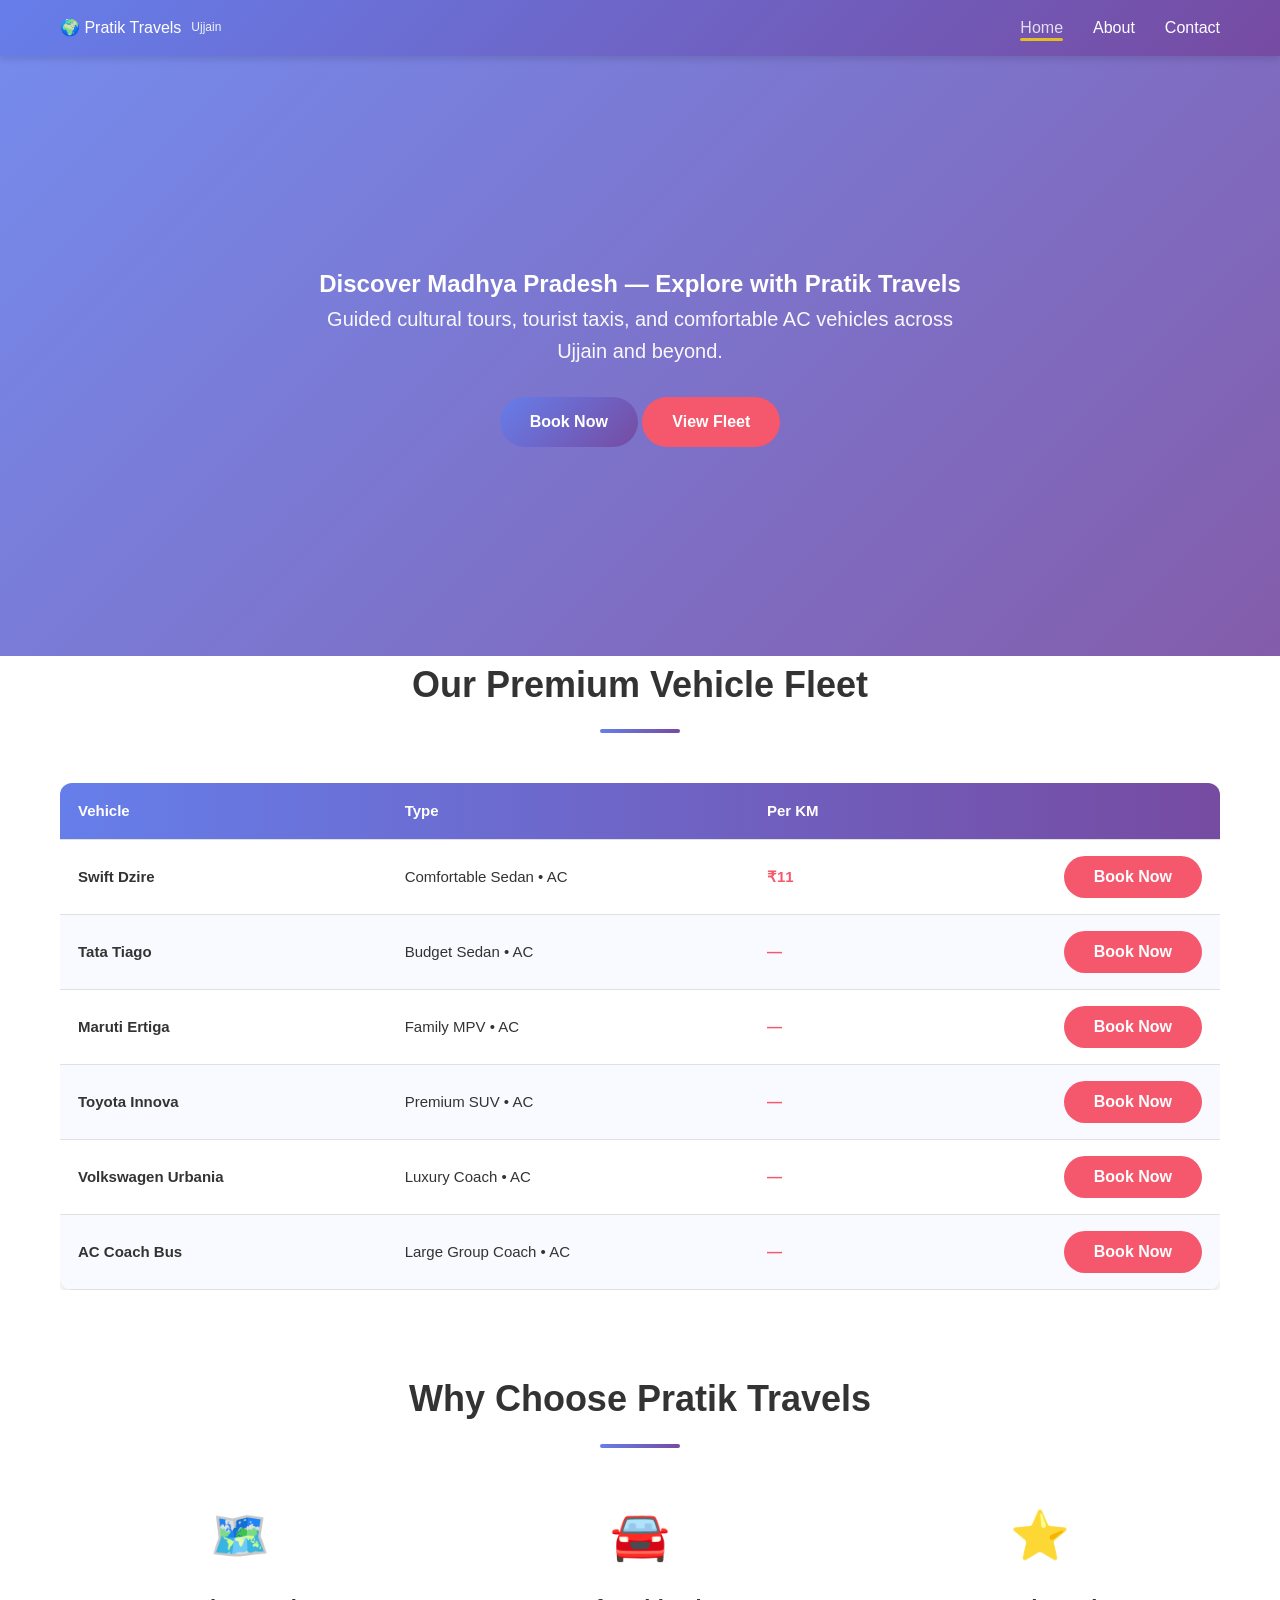
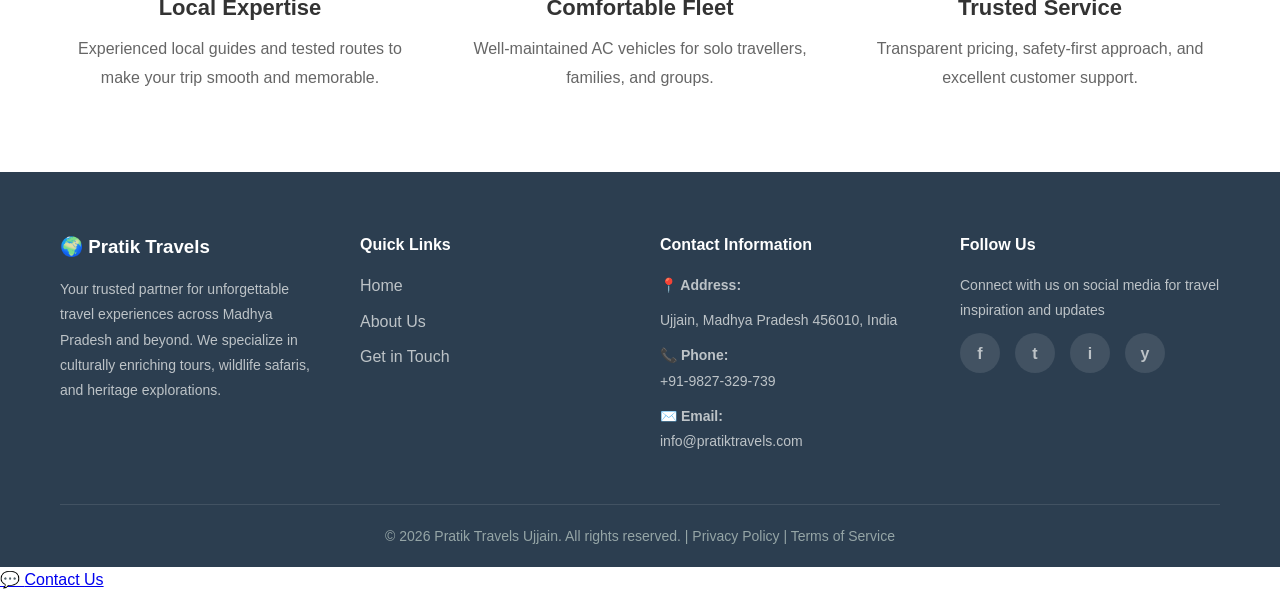
==== commit f81cc394: "phone number corrected" ====
--- a/index.html
+++ b/index.html
@@ -161,7 +161,7 @@
                     <h4>Contact Information</h4>
                     <p><strong>📍 Address:</strong></p>
                     <p>Ujjain, Madhya Pradesh 456010, India</p>
-                    <p><strong>📞 Phone:</strong><br><a href="tel:+91-9876543210">+91-9876-543-210</a></p>
+                    <p><strong>📞 Phone:</strong><br><a href="tel:+91-9827329739">+91-9827-329-739</a></p>
                     <p><strong>✉️ Email:</strong><br><a href="mailto:info@pratiktravels.com">info@pratiktravels.com</a>
                     </p>
                 </div>
